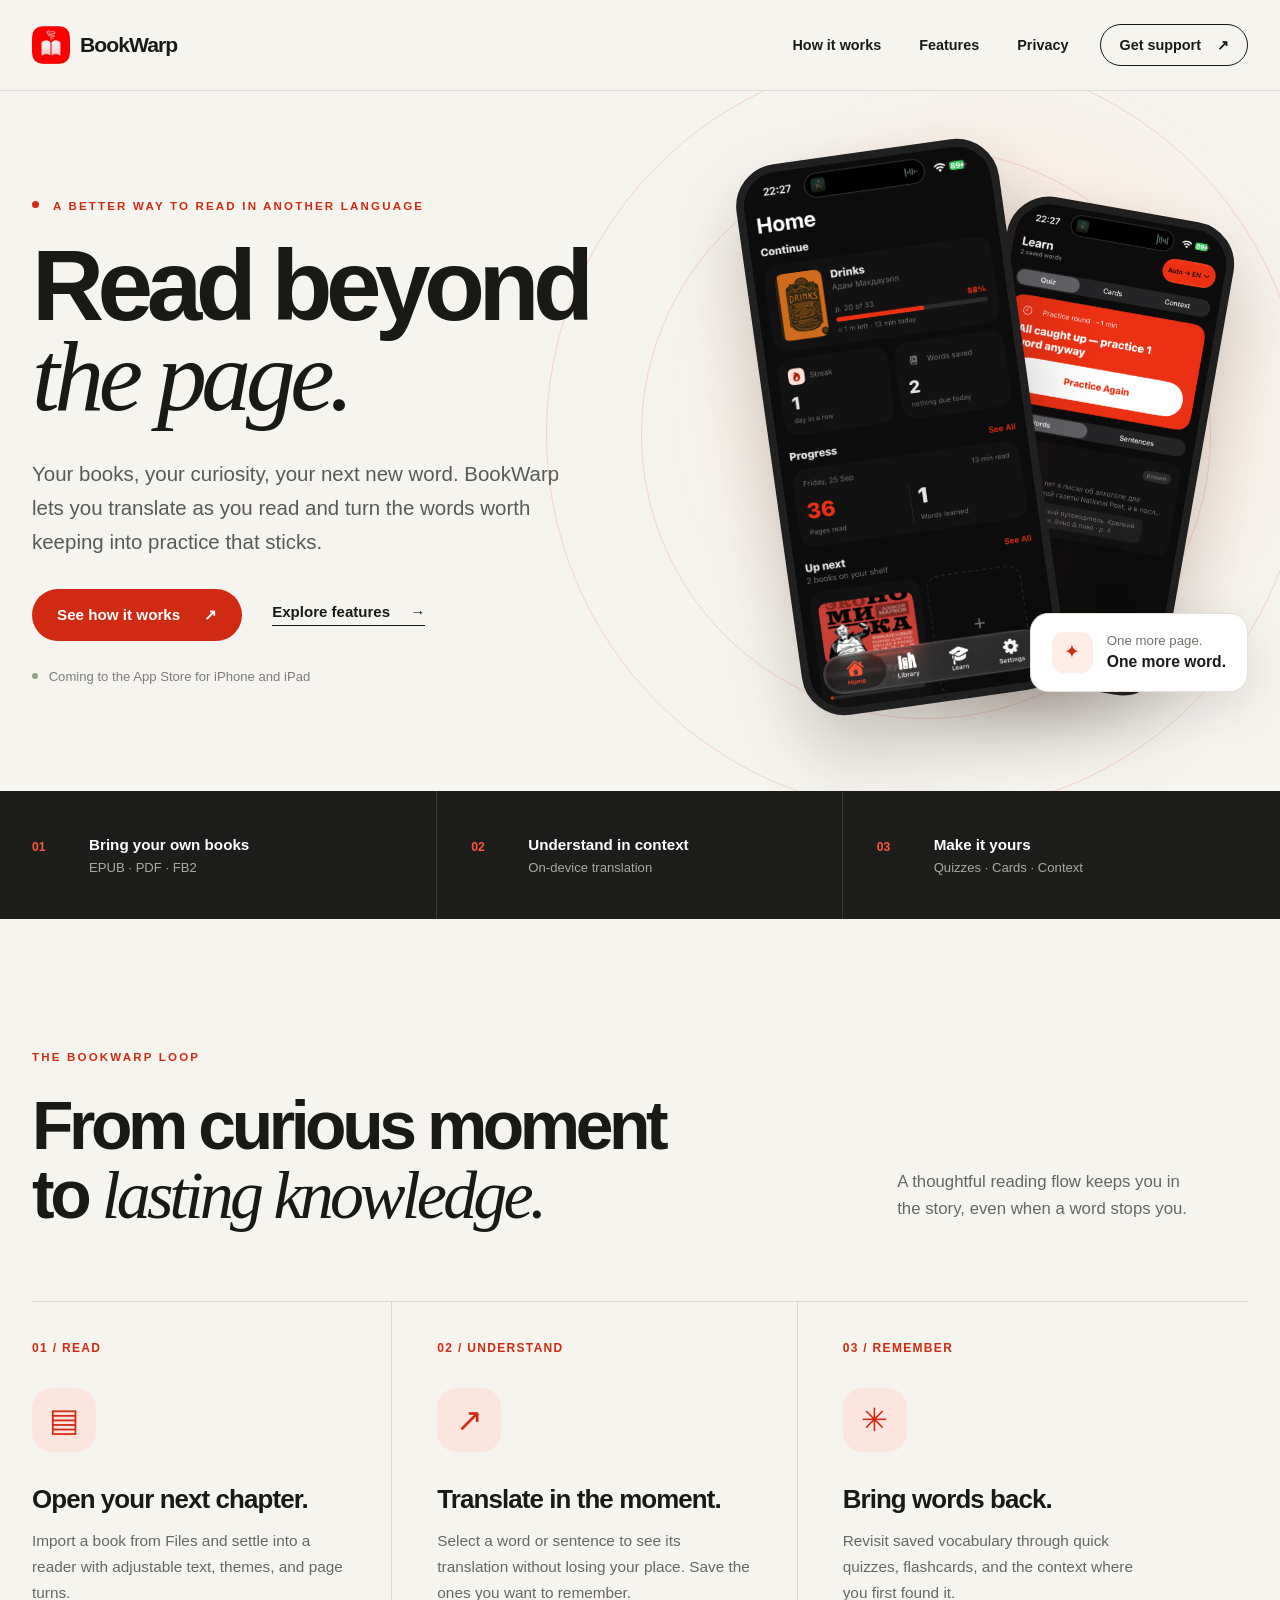
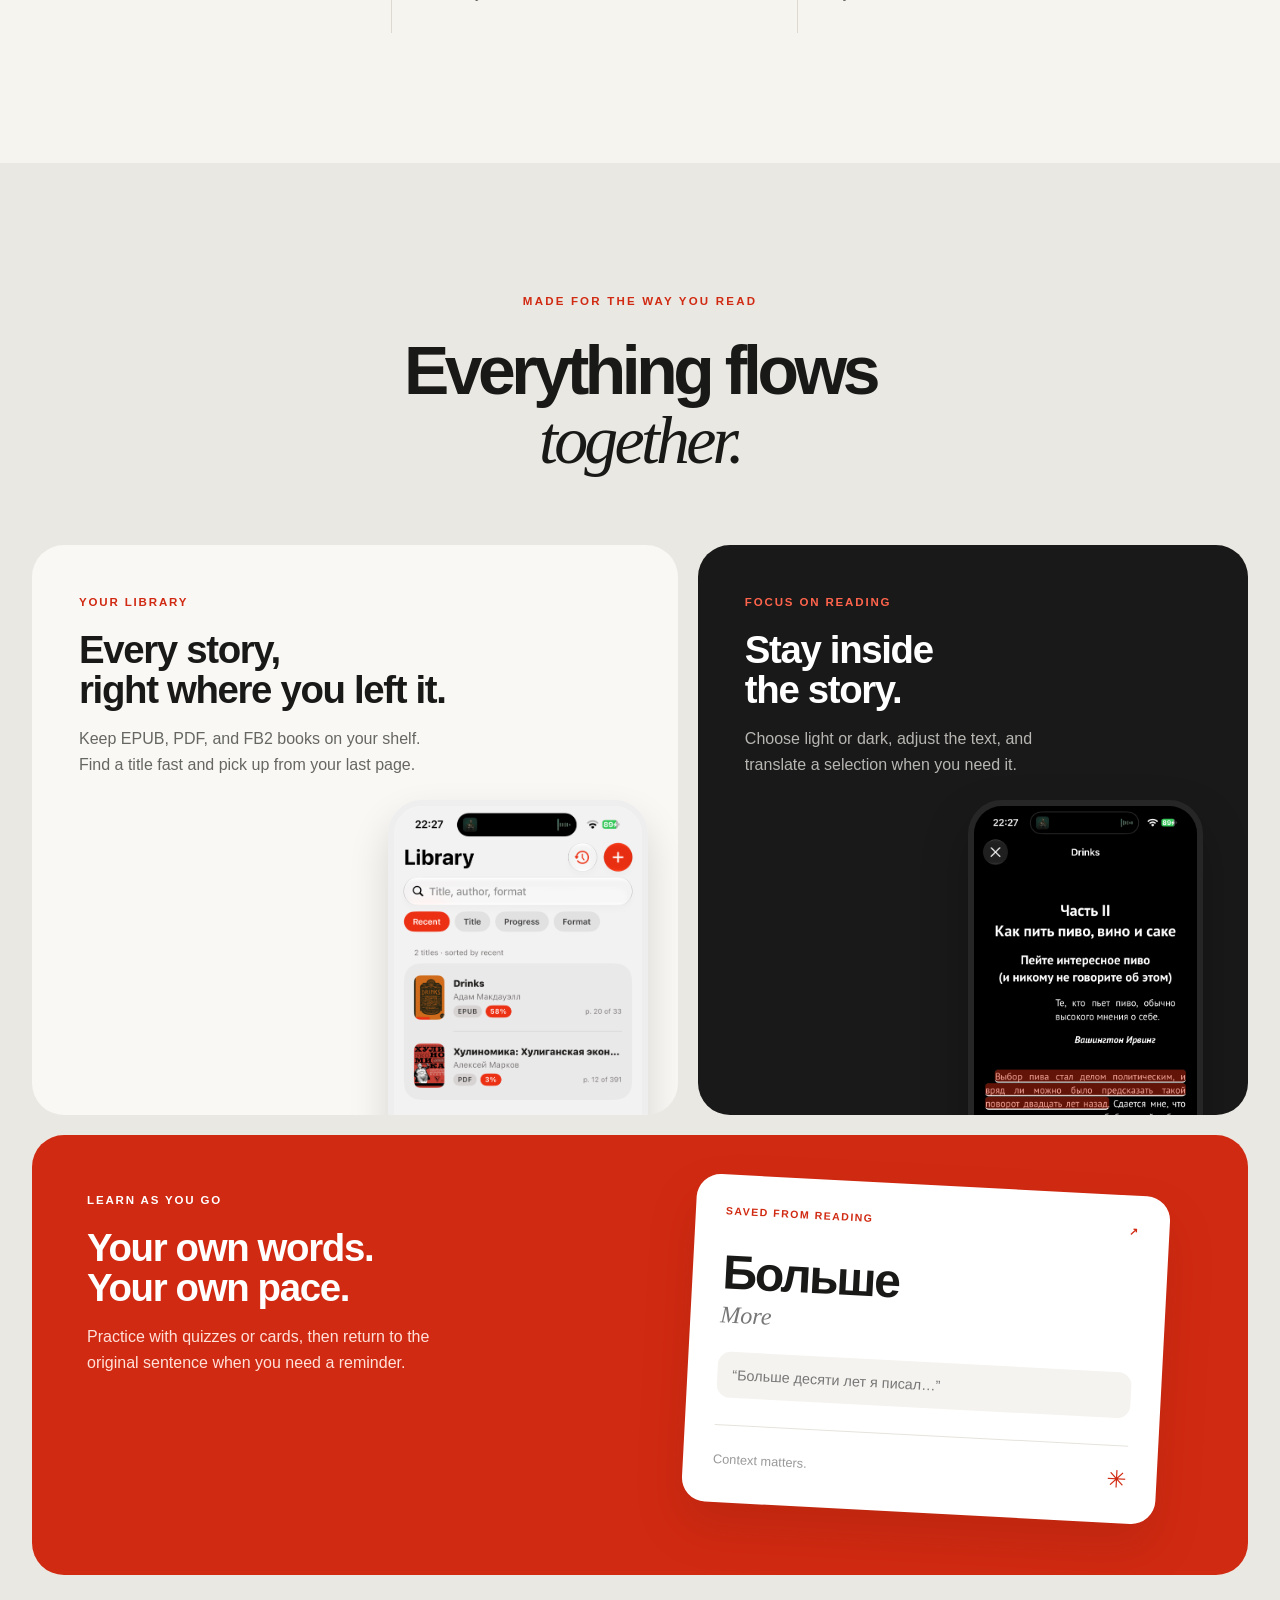
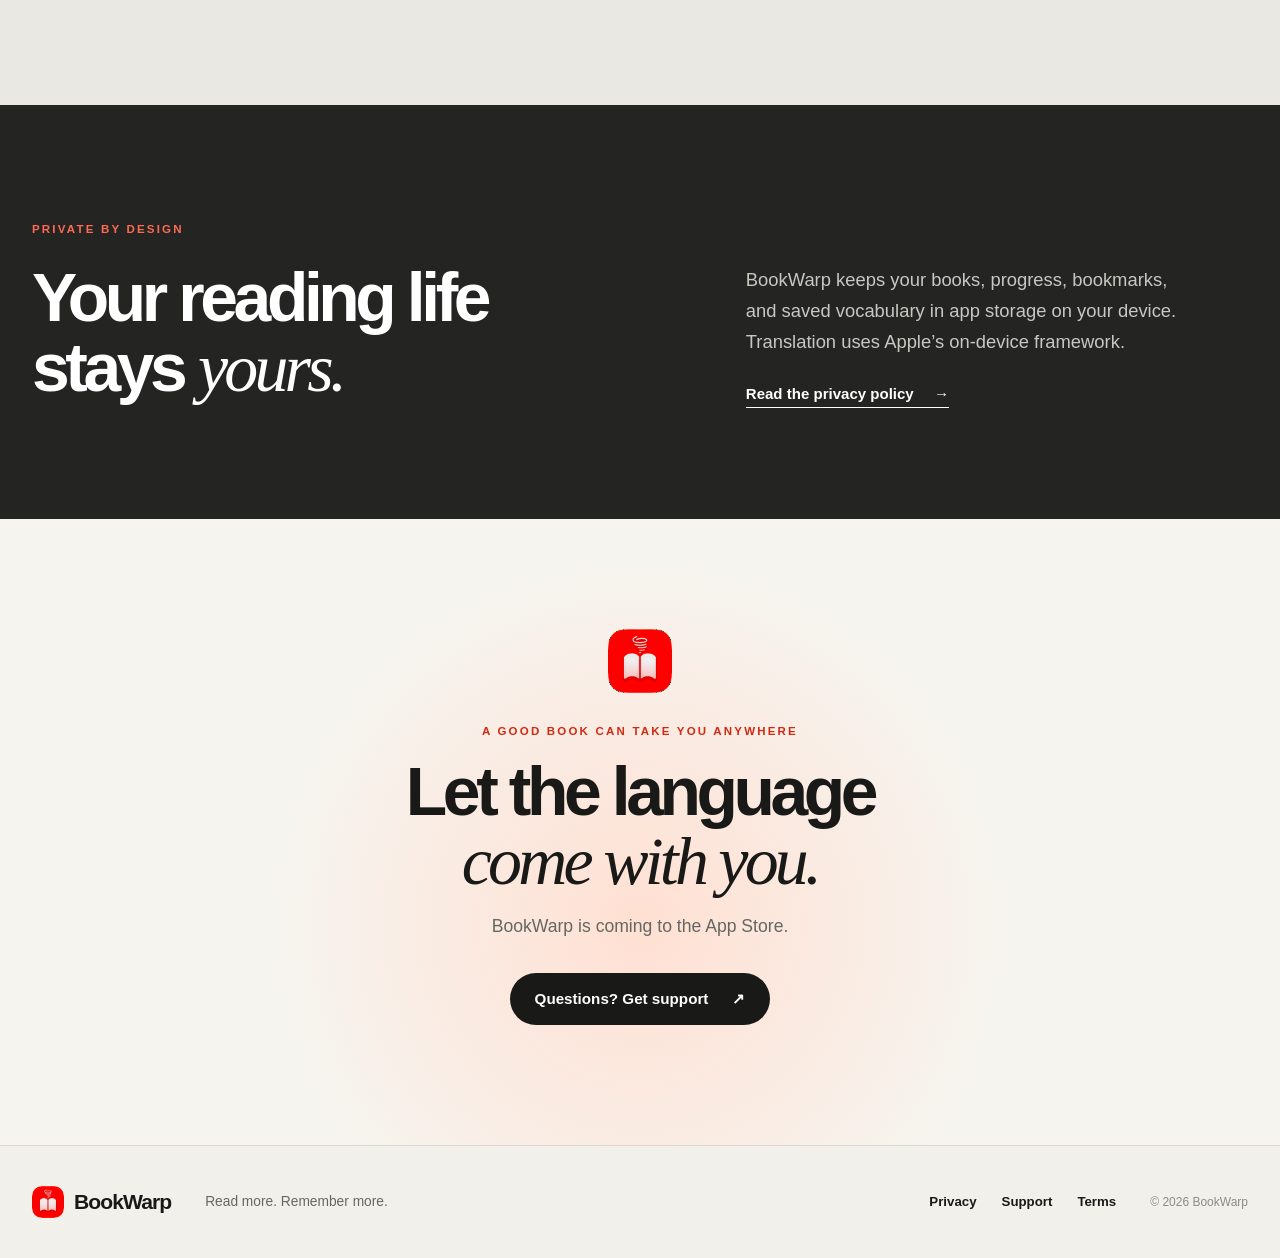
==== docs/index.html @ 00b3d5ed "feat: add BookWarp marketing website" ====
<!doctype html>
<html lang="en">
<head>
  <meta charset="utf-8">
  <meta name="viewport" content="width=device-width, initial-scale=1">
  <meta name="theme-color" content="#f6f4ef">
  <meta name="description" content="BookWarp brings reading, on-device translation, and vocabulary practice together in one iPhone and iPad app.">
  <meta property="og:title" content="BookWarp — Read beyond the page">
  <meta property="og:description" content="Read your books, translate in context, and make new words stick.">
  <meta property="og:type" content="website">
  <link rel="icon" type="image/png" href="assets/bookwarp-icon.png">
  <link rel="stylesheet" href="styles.css">
  <title>BookWarp — Read beyond the page</title>
</head>
<body>
  <a class="skip-link" href="#main">Skip to content</a>
  <header class="site-header">
    <div class="shell nav-wrap">
      <a class="brand" href="./" aria-label="BookWarp home"><img src="assets/bookwarp-icon.png" width="38" height="38" alt=""><span>BookWarp</span></a>
      <nav aria-label="Main navigation">
        <a href="#how-it-works">How it works</a>
        <a href="#features">Features</a>
        <a href="privacy.html">Privacy</a>
      </nav>
      <a class="nav-support" href="support.html">Get support <span aria-hidden="true">↗</span></a>
    </div>
  </header>

  <main id="main">
    <section class="hero">
      <div class="shell hero-grid">
        <div class="hero-copy">
          <p class="eyebrow"><span class="eyebrow-dot"></span> A better way to read in another language</p>
          <h1>Read beyond<br><em>the page.</em></h1>
          <p class="hero-lead">Your books, your curiosity, your next new word. BookWarp lets you translate as you read and turn the words worth keeping into practice that sticks.</p>
          <div class="hero-actions">
            <a class="button button-primary" href="#how-it-works">See how it works <span aria-hidden="true">↗</span></a>
            <a class="text-link" href="#features">Explore features <span aria-hidden="true">→</span></a>
          </div>
          <p class="availability"><span class="availability-dot"></span> Coming to the App Store for iPhone and iPad</p>
        </div>
        <div class="hero-art" aria-label="BookWarp app screenshots">
          <div class="hero-orbit orbit-one"></div><div class="hero-orbit orbit-two"></div>
          <div class="phone phone-back"><img src="assets/learn-dark.png" width="1179" height="2556" alt="BookWarp learning screen with a daily quiz and saved vocabulary"></div>
          <div class="phone phone-front"><img src="assets/home-dark.png" width="1179" height="2556" alt="BookWarp home screen showing current book and reading progress"></div>
          <div class="floating-note"><span class="note-icon" aria-hidden="true">✦</span><span>One more page.<br><strong>One more word.</strong></span></div>
        </div>
      </div>
    </section>

    <section class="feature-strip" aria-label="BookWarp at a glance">
      <div class="shell strip-grid">
        <div><span class="strip-number">01</span><strong>Bring your own books</strong><span>EPUB · PDF · FB2</span></div>
        <div><span class="strip-number">02</span><strong>Understand in context</strong><span>On-device translation</span></div>
        <div><span class="strip-number">03</span><strong>Make it yours</strong><span>Quizzes · Cards · Context</span></div>
      </div>
    </section>

    <section class="section intro-section" id="how-it-works">
      <div class="shell">
        <div class="section-heading split-heading">
          <div><p class="eyebrow">THE BOOKWARP LOOP</p><h2>From curious moment<br>to <em>lasting knowledge.</em></h2></div>
          <p>A thoughtful reading flow keeps you in the story, even when a word stops you.</p>
        </div>
        <div class="steps">
          <article class="step"><span class="step-index">01 / READ</span><div class="step-symbol" aria-hidden="true">▤</div><h3>Open your next chapter.</h3><p>Import a book from Files and settle into a reader with adjustable text, themes, and page turns.</p></article>
          <article class="step"><span class="step-index">02 / UNDERSTAND</span><div class="step-symbol" aria-hidden="true">↗</div><h3>Translate in the moment.</h3><p>Select a word or sentence to see its translation without losing your place. Save the ones you want to remember.</p></article>
          <article class="step"><span class="step-index">03 / REMEMBER</span><div class="step-symbol" aria-hidden="true">✳</div><h3>Bring words back.</h3><p>Revisit saved vocabulary through quick quizzes, flashcards, and the context where you first found it.</p></article>
        </div>
      </div>
    </section>

    <section class="section showcase-section" id="features">
      <div class="shell">
        <div class="section-heading centered"><p class="eyebrow">MADE FOR THE WAY YOU READ</p><h2>Everything flows<br><em>together.</em></h2></div>
        <div class="showcase-grid">
          <article class="showcase-card showcase-library">
            <div class="showcase-copy"><span class="card-kicker">YOUR LIBRARY</span><h3>Every story,<br>right where you left it.</h3><p>Keep EPUB, PDF, and FB2 books on your shelf. Find a title fast and pick up from your last page.</p></div>
            <div class="showcase-phone light-phone"><img src="assets/library-light.png" loading="lazy" width="1179" height="2556" alt="Light mode library showing imported books and reading progress"></div>
          </article>
          <article class="showcase-card showcase-reader">
            <div class="showcase-copy"><span class="card-kicker">FOCUS ON READING</span><h3>Stay inside<br>the story.</h3><p>Choose light or dark, adjust the text, and translate a selection when you need it.</p></div>
            <div class="showcase-phone"><img src="assets/reader-dark.png" loading="lazy" width="1179" height="2556" alt="Dark mode reader with a selected sentence and reading controls"></div>
          </article>
          <article class="showcase-card showcase-learn">
            <div class="showcase-copy"><span class="card-kicker">LEARN AS YOU GO</span><h3>Your own words.<br>Your own pace.</h3><p>Practice with quizzes or cards, then return to the original sentence when you need a reminder.</p></div>
            <div class="learn-preview" aria-label="Example saved word card"><span class="preview-label">SAVED FROM READING <span>↗</span></span><span class="preview-word">Больше</span><span class="preview-meaning">More</span><span class="preview-context">“Больше десяти лет я писал…”</span><span class="preview-bottom"><span>Context matters.</span><span class="preview-spark">✳</span></span></div>
          </article>
        </div>
      </div>
    </section>

    <section class="privacy-band"><div class="shell privacy-grid"><div><p class="eyebrow">PRIVATE BY DESIGN</p><h2>Your reading life<br>stays <em>yours.</em></h2></div><div><p>BookWarp keeps your books, progress, bookmarks, and saved vocabulary in app storage on your device. Translation uses Apple’s on-device framework.</p><a class="text-link light-link" href="privacy.html">Read the privacy policy <span aria-hidden="true">→</span></a></div></div></section>

    <section class="closing"><div class="shell closing-inner"><img src="assets/bookwarp-icon.png" width="64" height="64" alt=""><p class="eyebrow">A GOOD BOOK CAN TAKE YOU ANYWHERE</p><h2>Let the language<br><em>come with you.</em></h2><p>BookWarp is coming to the App Store.</p><a class="button button-dark" href="support.html">Questions? Get support <span aria-hidden="true">↗</span></a></div></section>
  </main>

  <footer class="site-footer"><div class="shell footer-inner"><a class="brand" href="./"><img src="assets/bookwarp-icon.png" width="32" height="32" alt=""><span>BookWarp</span></a><p>Read more. Remember more.</p><nav aria-label="Footer navigation"><a href="privacy.html">Privacy</a><a href="support.html">Support</a><a href="terms.html">Terms</a></nav><small>© 2026 BookWarp</small></div></footer>
</body>
</html>
---- docs/styles.css ----
:root{--ink:#191918;--muted:#666662;--paper:#f6f4ef;--white:#fff;--line:#ddd9d0;--red:#d12a12;--red-dark:#a92310;--charcoal:#191919;--radius:24px}
*{box-sizing:border-box}
html{scroll-behavior:smooth}
body{margin:0;background:var(--paper);color:var(--ink);font-family:-apple-system,BlinkMacSystemFont,"Segoe UI",Arial,sans-serif;-webkit-font-smoothing:antialiased}
img{display:block;max-width:100%}
a{color:inherit;text-decoration:none}
button,a{-webkit-tap-highlight-color:transparent}
a:focus-visible{outline:3px solid var(--red);outline-offset:5px}
h1,h2,h3,p{margin-top:0}
h1,h2{letter-spacing:-.065em}
h1 em,h2 em{font-family:Georgia,"Times New Roman",serif;font-weight:400;letter-spacing:-.055em}
h1{font-size:clamp(4.5rem,7.8vw,8.5rem);line-height:.91;margin-bottom:34px;font-weight:760}
h2{font-size:clamp(3.2rem,5.3vw,6rem);line-height:1.02;font-weight:720;margin-bottom:0}
h3{letter-spacing:-.035em}
.shell{width:min(100% - 64px,1240px);margin-inline:auto}
.skip-link{position:absolute;left:15px;top:-80px;z-index:100;background:#fff;padding:12px}
.skip-link:focus{top:12px}
.site-header{position:relative;z-index:20;border-bottom:1px solid rgba(25,25,24,.1);background:var(--paper)}
.nav-wrap{min-height:90px;display:flex;align-items:center;justify-content:space-between;gap:32px}
.brand{display:inline-flex;align-items:center;gap:10px;font-size:1.32rem;font-weight:780;letter-spacing:-.045em;white-space:nowrap}
.brand img{border-radius:10px}
.site-header nav{display:flex;align-items:center;gap:38px;margin-left:auto}
.site-header nav a,.nav-support{font-size:.9rem;font-weight:650}
.site-header nav a:hover,.nav-support:hover,.site-footer a:hover{color:var(--red)}
.nav-support{border:1px solid var(--ink);border-radius:100px;padding:12px 18px;white-space:nowrap}
.nav-support span{margin-left:12px}
.hero{overflow:hidden;min-height:700px;background:radial-gradient(circle at 78% 44%,#fde4d5 0%,rgba(253,228,213,0) 32%),var(--paper)}
.hero-grid{display:grid;grid-template-columns:1.03fr .97fr;min-height:700px;align-items:center;gap:10px}
.hero-copy{position:relative;z-index:2;padding:75px 0}
.eyebrow{font-size:.72rem;font-weight:800;letter-spacing:.19em;line-height:1.5;text-transform:uppercase;color:var(--red);margin-bottom:25px}
.eyebrow-dot,.availability-dot{display:inline-block;width:7px;height:7px;border-radius:50%;background:var(--red);margin-right:9px;vertical-align:2px}
.hero-lead{font-size:clamp(1.1rem,1.6vw,1.35rem);line-height:1.65;max-width:555px;color:#595955;margin-bottom:30px}
.hero-actions{display:flex;align-items:center;gap:30px;flex-wrap:wrap}
.button{display:inline-flex;align-items:center;justify-content:center;gap:24px;border-radius:100px;padding:17px 25px;font-weight:740;font-size:.95rem;transition:transform .2s,background-color .2s}
.button:hover{transform:translateY(-3px)}
.button-primary{background:var(--red);color:#fff}
.button-primary:hover{background:var(--red-dark)}
.button-dark{background:var(--ink);color:#fff}
.text-link{font-size:.94rem;font-weight:750;border-bottom:1px solid currentColor;padding-bottom:5px}
.text-link span{margin-left:16px}
.text-link:hover{color:var(--red)}
.availability{font-size:.82rem;color:#7d7c78;margin:28px 0 0}
.availability-dot{background:#91a486;width:6px;height:6px;margin-right:7px}
.hero-art{position:relative;height:690px;min-width:0}
.hero-orbit{position:absolute;border:1px solid rgba(240,51,23,.17);border-radius:50%;left:45%;top:49%;transform:translate(-50%,-50%)}
.orbit-one{width:570px;height:570px}
.orbit-two{width:760px;height:760px}
.phone{position:absolute;border:8px solid #202020;border-radius:43px;overflow:hidden;background:#090909;box-shadow:0 35px 70px rgba(40,28,20,.24);line-height:0}
.phone img{width:100%;height:auto}
.phone-front{width:265px;left:18%;top:53px;transform:rotate(-8deg);z-index:2}
.phone-back{width:230px;right:8%;top:110px;transform:rotate(10deg);z-index:1}
.floating-note{position:absolute;z-index:3;right:0;bottom:94px;display:flex;align-items:center;gap:14px;padding:17px 21px;border:1px solid #e6dfd6;border-radius:18px;background:#fff;box-shadow:0 16px 45px rgba(56,42,35,.13);font-size:.83rem;color:#73716b;line-height:1.5}
.floating-note strong{font-size:.98rem;color:var(--ink)}
.note-icon{display:grid;place-items:center;width:41px;height:41px;background:#ffede8;border-radius:12px;color:var(--red);font-size:1.2rem}
.feature-strip{background:#1d1d1b;color:#fff}
.strip-grid{display:grid;grid-template-columns:repeat(3,1fr)}
.strip-grid>div{display:grid;grid-template-columns:42px 1fr;column-gap:15px;align-content:center;min-height:128px;padding:22px 34px;border-right:1px solid #3a3a37}
.strip-grid>div:first-child{padding-left:0}
.strip-grid>div:last-child{border:0}
.strip-number{grid-row:span 2;color:#ff553c;font-size:.76rem;font-weight:800;padding-top:4px}
.strip-grid strong{font-size:.95rem}
.strip-grid div>span:last-child{font-size:.82rem;color:#a8a8a3;margin-top:7px}
.section{padding:130px 0}
.section-heading{margin-bottom:70px}
.split-heading{display:flex;justify-content:space-between;gap:60px;align-items:end}
.split-heading>p{max-width:290px;margin:0 5% 8px 0;color:var(--muted);font-size:1.05rem;line-height:1.6}
.steps{display:grid;grid-template-columns:repeat(3,1fr);border-top:1px solid var(--line)}
.step{padding:36px 45px 12px 0;margin-right:45px;border-right:1px solid var(--line)}
.step:last-child{border-right:0;margin-right:0}
.step-index{font-size:.75rem;color:var(--red);font-weight:780;letter-spacing:.11em}
.step-symbol{display:grid;place-items:center;width:64px;height:64px;margin:32px 0;background:#fce5de;color:var(--red);border-radius:20px;font-size:2rem;font-weight:400}
.step h3{font-size:1.62rem;line-height:1.2;margin-bottom:13px}
.step p{font-size:.96rem;line-height:1.7;color:var(--muted);max-width:315px}
.showcase-section{background:#eae8e2;overflow:hidden}
.centered{text-align:center}
.showcase-grid{display:grid;grid-template-columns:1.08fr .92fr;gap:20px}
.showcase-card{position:relative;overflow:hidden;min-height:570px;border-radius:32px}
.showcase-copy{position:relative;z-index:2;padding:47px}
.card-kicker{font-size:.72rem;font-weight:850;letter-spacing:.16em}
.showcase-copy h3{font-size:clamp(2rem,3vw,3.4rem);line-height:1.04;margin:20px 0 16px}
.showcase-copy p{max-width:350px;line-height:1.6;font-size:1rem}
.showcase-library{background:#f9f8f5}
.showcase-library .card-kicker{color:var(--red)}
.showcase-library p{color:var(--muted)}
.showcase-phone{position:absolute;width:235px;right:45px;top:255px;border:6px solid #262626;border-radius:34px;overflow:hidden;box-shadow:0 22px 46px rgba(0,0,0,.25);line-height:0}
.showcase-phone img{width:100%;height:auto}
.showcase-library .showcase-phone{width:260px;right:30px;top:255px;border-color:#eee;box-shadow:0 20px 40px rgba(0,0,0,.14)}
.showcase-reader{background:#191919;color:#fff}
.showcase-reader .card-kicker{color:#ff644c}
.showcase-reader p{color:#b7b6b2}
.showcase-learn{grid-column:1/-1;min-height:440px;background:var(--red);color:#fff}
.showcase-learn .showcase-copy{padding:55px;width:47%}
.showcase-learn .showcase-copy p{color:#ffe1d9}
.learn-preview{position:absolute;right:7%;top:50px;width:39%;padding:30px;border-radius:24px;background:#fff;color:var(--ink);box-shadow:0 24px 45px rgba(128,29,10,.22);transform:rotate(3deg);display:flex;flex-direction:column}
.preview-label{font-size:.66rem;font-weight:850;letter-spacing:.14em;color:var(--red);display:flex;justify-content:space-between}
.preview-word{font-size:3rem;font-weight:750;letter-spacing:-.045em;margin-top:28px}
.preview-meaning{font-family:Georgia,serif;font-size:1.5rem;font-style:italic;color:#777;margin:2px 0 23px}
.preview-context{background:#f5f3ef;padding:15px;border-radius:13px;color:#777;font-size:.9rem}
.preview-bottom{display:flex;justify-content:space-between;align-items:center;border-top:1px solid #e6e3dc;margin-top:27px;padding-top:19px;color:#999;font-size:.8rem}
.preview-spark{font-size:1.5rem;color:var(--red)}
.privacy-band{padding:116px 0;background:#242522;color:#fff}
.privacy-grid{display:grid;grid-template-columns:1.1fr .9fr;gap:100px;align-items:end}
.privacy-band h2{margin:0}
.privacy-band .eyebrow{color:#ff6a55}
.privacy-band p:not(.eyebrow){max-width:440px;color:#c8c8c1;font-size:1.15rem;line-height:1.7;margin-bottom:27px}
.light-link{color:#fff}
.closing{padding:110px 0 120px;text-align:center;background:radial-gradient(circle at 50% 65%,#ffe0d2,var(--paper) 48%)}
.closing-inner{display:flex;align-items:center;flex-direction:column}
.closing img{border-radius:16px;margin-bottom:30px}
.closing .eyebrow{margin-bottom:17px}
.closing h2{margin-bottom:20px}
.closing p:not(.eyebrow){color:var(--muted);font-size:1.1rem}
.closing .button{margin-top:18px}
.site-footer{border-top:1px solid var(--line);background:#f2f0eb}
.footer-inner{display:flex;align-items:center;gap:34px;min-height:112px}
.footer-inner p{margin:0;color:var(--muted);font-size:.86rem}
.footer-inner nav{display:flex;gap:25px;margin-left:auto;font-size:.83rem;font-weight:650}
.footer-inner small{font-size:.75rem;color:#8d8b85}
.legal-main{min-height:calc(100vh - 202px)}
.legal-hero{background:#242522;color:#fff;padding:95px 0 90px}
.legal-hero .eyebrow{color:#ff715d}
.legal-hero h1{font-size:clamp(3.8rem,7vw,7rem);margin-bottom:20px}
.legal-hero p:last-child{max-width:600px;color:#c9c9c3;font-size:1.16rem;line-height:1.6;margin-bottom:0}
.legal-content{display:grid;grid-template-columns:230px minmax(0,700px);gap:90px;padding-top:85px;padding-bottom:110px}
.legal-aside{font-size:.75rem;font-weight:750;letter-spacing:.13em;color:var(--red);text-transform:uppercase;padding-top:5px}
.legal-article section{padding-bottom:35px;margin-bottom:35px;border-bottom:1px solid var(--line)}
.legal-article section:last-child{border-bottom:0;margin-bottom:0}
.legal-article h2{font-size:1.7rem;letter-spacing:-.035em;line-height:1.2;margin-bottom:15px}
.legal-article p,.legal-article li{color:#585852;line-height:1.75;font-size:1.03rem}
.legal-article p:last-child{margin-bottom:0}
.legal-article ul{padding-left:22px;margin-bottom:0}
.legal-callout{padding:24px;border-radius:18px;background:#fff;border:1px solid var(--line)}
.legal-callout strong{display:block;margin-bottom:8px}
.legal-callout a{color:var(--red);text-decoration:underline;text-underline-offset:3px}
.placeholder{display:inline-block;padding:8px 12px;border:1px dashed #eea491;border-radius:8px;background:#fff1eb;color:#a93421;font-family:ui-monospace,SFMono-Regular,Menlo,monospace;font-size:.9rem}
.faq-list details{border-bottom:1px solid var(--line);padding:20px 0}
.faq-list summary{font-weight:720;cursor:pointer;list-style:none;display:flex;justify-content:space-between;gap:15px}
.faq-list summary::-webkit-details-marker{display:none}
.faq-list summary:after{content:'+';color:var(--red);font-size:1.25rem}
.faq-list details[open] summary:after{content:'−'}
.faq-list details p{margin:16px 25px 0 0}
.support-link{display:inline-block;color:var(--red);font-weight:750;border-bottom:1px solid var(--red);padding-bottom:3px}
@media(max-width:1050px){.hero-grid{grid-template-columns:1fr 1fr}
.hero h1{font-size:clamp(4.2rem,7vw,6.2rem)}
.hero-art{height:620px}
.phone-front{left:2%}
.phone-back{right:0}
.floating-note{right:-10px}
.showcase-library .showcase-phone{right:10px}
.showcase-copy{padding:36px}
.showcase-card{min-height:530px}
.showcase-phone,.showcase-library .showcase-phone{top:300px}
.showcase-learn{min-height:420px}
.showcase-learn .showcase-copy{padding:42px}
.step{margin-right:20px;padding-right:20px}
.privacy-grid{gap:50px}
}
@media(max-width:760px){.shell{width:min(100% - 38px,560px)}
.nav-wrap{min-height:75px;gap:12px}
.brand{font-size:1.18rem}
.brand img{width:33px;height:33px}
.site-header nav{gap:17px}
.site-header nav a{font-size:.79rem}
.site-header nav a:first-child,.nav-support{display:none}
.hero{min-height:auto}
.hero-grid{display:flex;flex-direction:column;gap:0}
.hero-copy{padding:70px 0 22px;align-self:stretch}
.hero h1{font-size:clamp(4rem,11vw,6rem)}
.hero-lead{font-size:1.08rem}
.hero-art{height:495px;width:100%}
.phone-front{width:205px;left:12%;top:27px}
.phone-back{width:174px;right:9%;top:73px}
.hero-orbit{left:50%;top:45%}
.orbit-one{width:420px;height:420px}
.orbit-two{width:600px;height:600px}
.floating-note{right:0;bottom:18px;padding:11px 14px}
.strip-grid{grid-template-columns:1fr}
.strip-grid>div{min-height:76px;padding:16px 0;border-right:0;border-bottom:1px solid #3a3a37}
.strip-grid>div:last-child{border:0}
.section{padding:85px 0}
.section-heading{margin-bottom:40px}
.split-heading{display:block}
.split-heading>p{margin:25px 0 0}
.steps{grid-template-columns:1fr}
.step{margin:0;padding:25px 0;border-right:0;border-bottom:1px solid var(--line)}
.step:last-child{border:0}
.step-symbol{margin:20px 0}
.step p{max-width:none}
.showcase-grid{grid-template-columns:1fr}
.showcase-card{min-height:530px}
.showcase-phone,.showcase-library .showcase-phone{top:300px}
.showcase-learn{grid-column:auto;min-height:565px}
.showcase-learn .showcase-copy{width:auto}
.learn-preview{width:76%;right:12%;top:275px}
.privacy-band{padding:85px 0}
.privacy-grid{grid-template-columns:1fr;gap:32px}
.closing{padding:85px 0}
.footer-inner{flex-wrap:wrap;gap:17px;padding:28px 0}
.footer-inner p{width:100%;order:2}
.footer-inner nav{margin-left:auto}
.footer-inner small{width:100%;order:3}
.legal-hero{padding:70px 0}
.legal-content{grid-template-columns:1fr;gap:24px;padding-top:55px;padding-bottom:70px}
}
@media(max-width:420px){.site-header nav a:nth-child(2){display:none}
.hero h1{font-size:3.7rem}
.hero-actions{gap:21px}
.hero-art{height:430px}
.phone-front{width:183px;left:4%}
.phone-back{width:157px;right:2%}
.floating-note{bottom:5px}
.showcase-card{min-height:535px}
.showcase-library .showcase-phone{width:230px;right:0;top:320px}
.showcase-reader .showcase-phone{width:215px;right:15px;top:320px}
.learn-preview{width:86%;right:7%}
}
@media(prefers-reduced-motion:reduce){html{scroll-behavior:auto}
.button{transition:none}
}
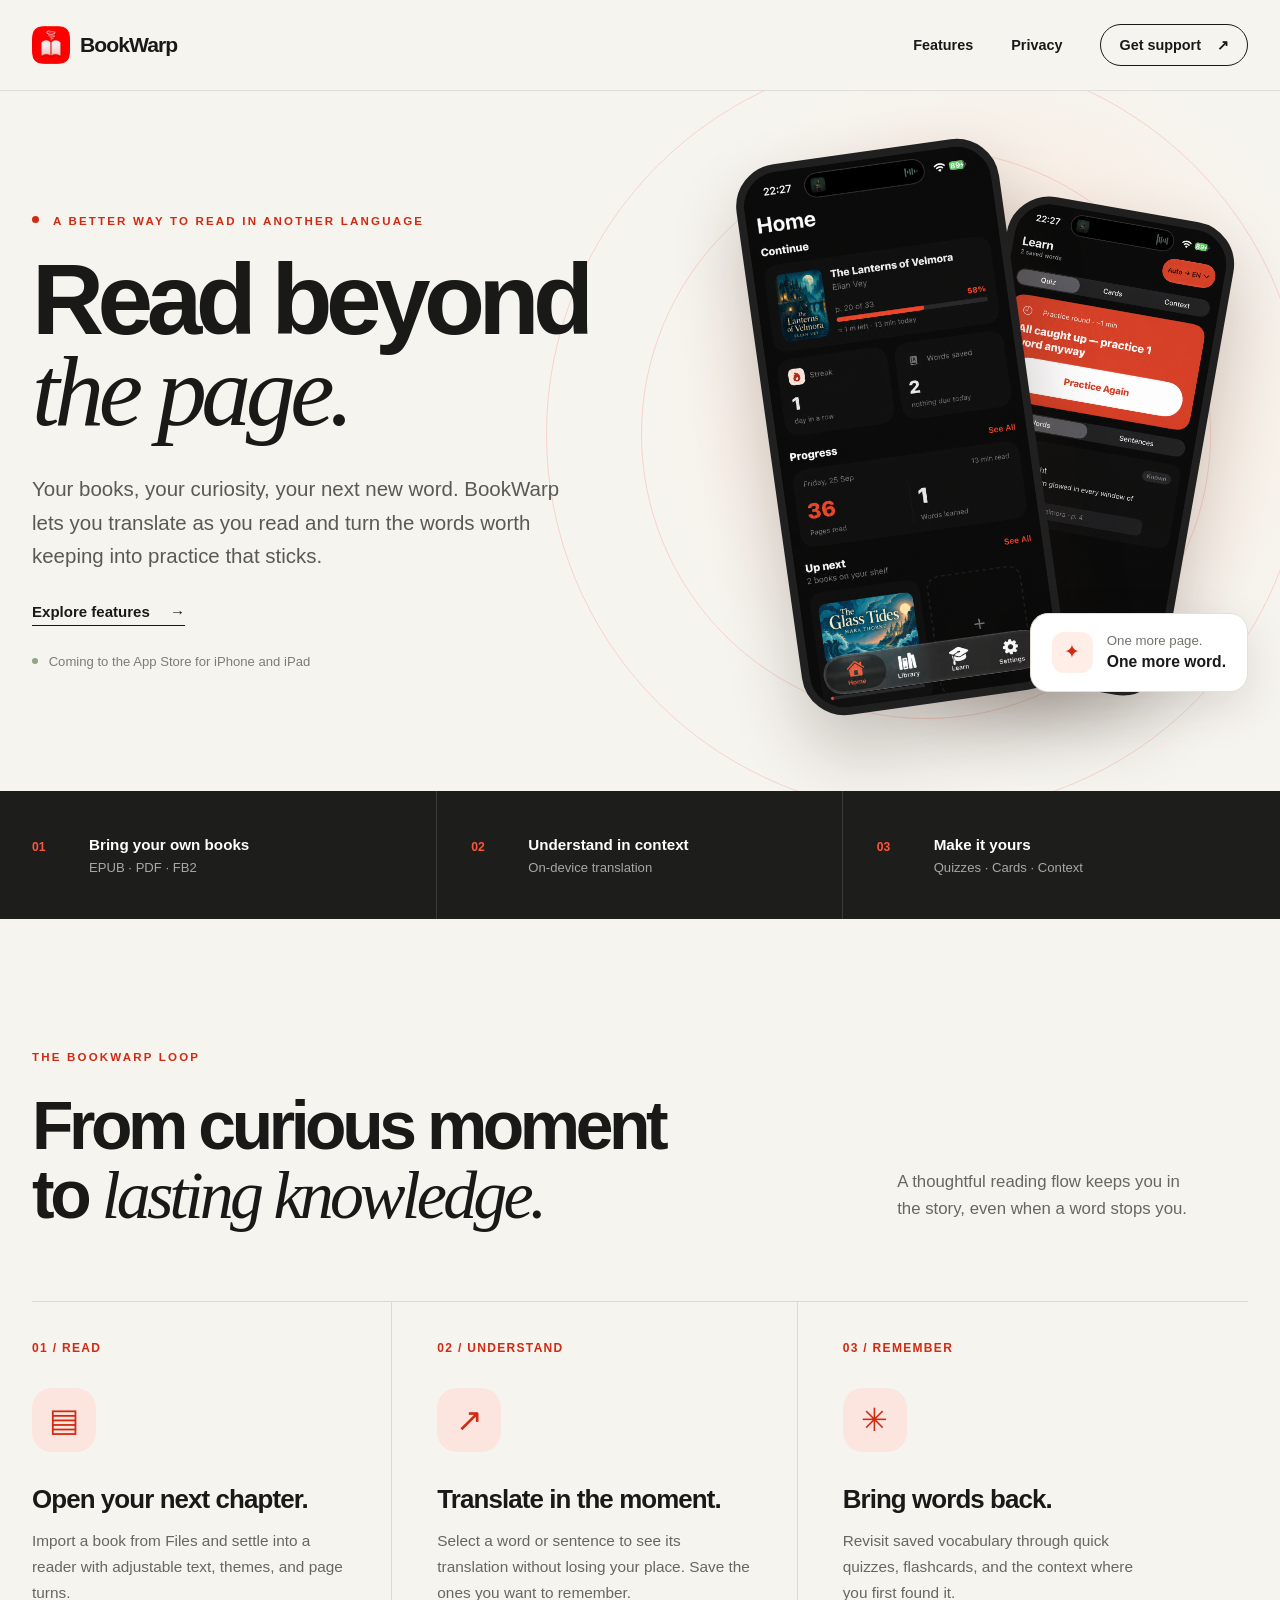
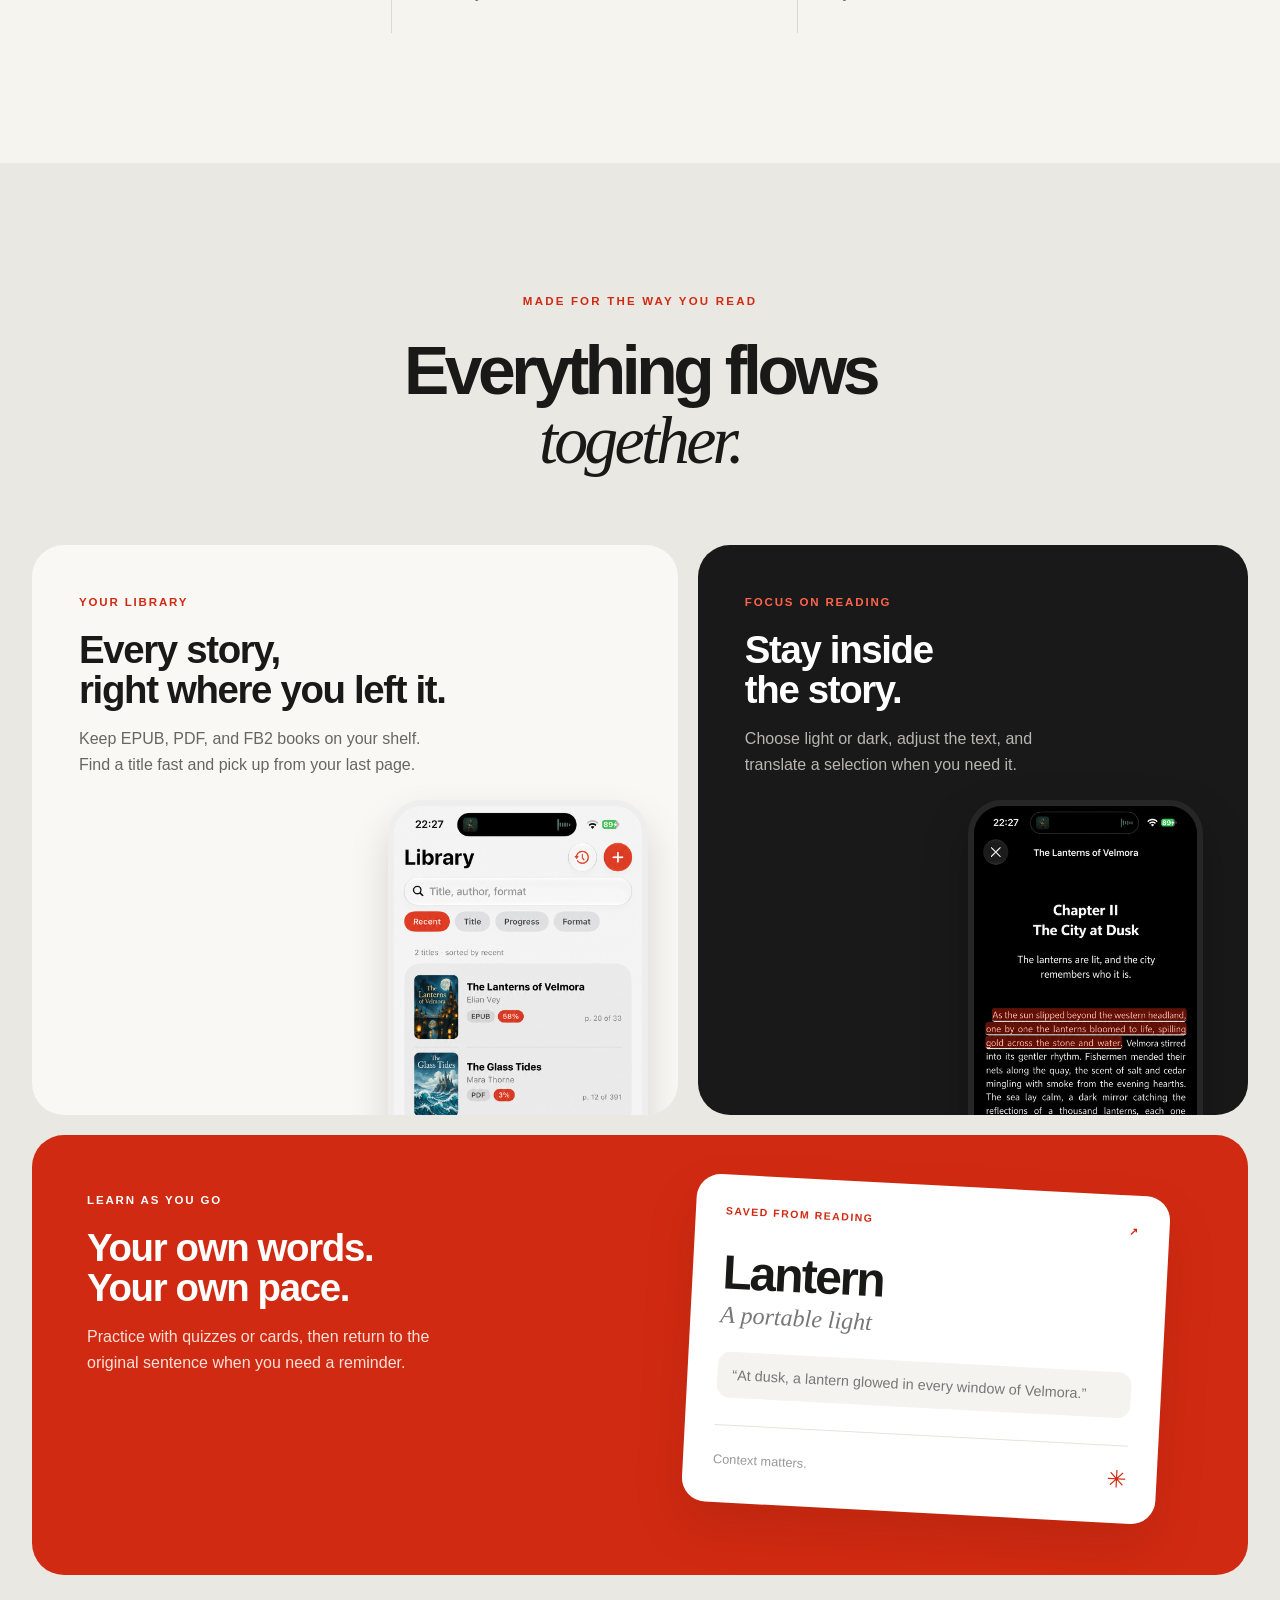
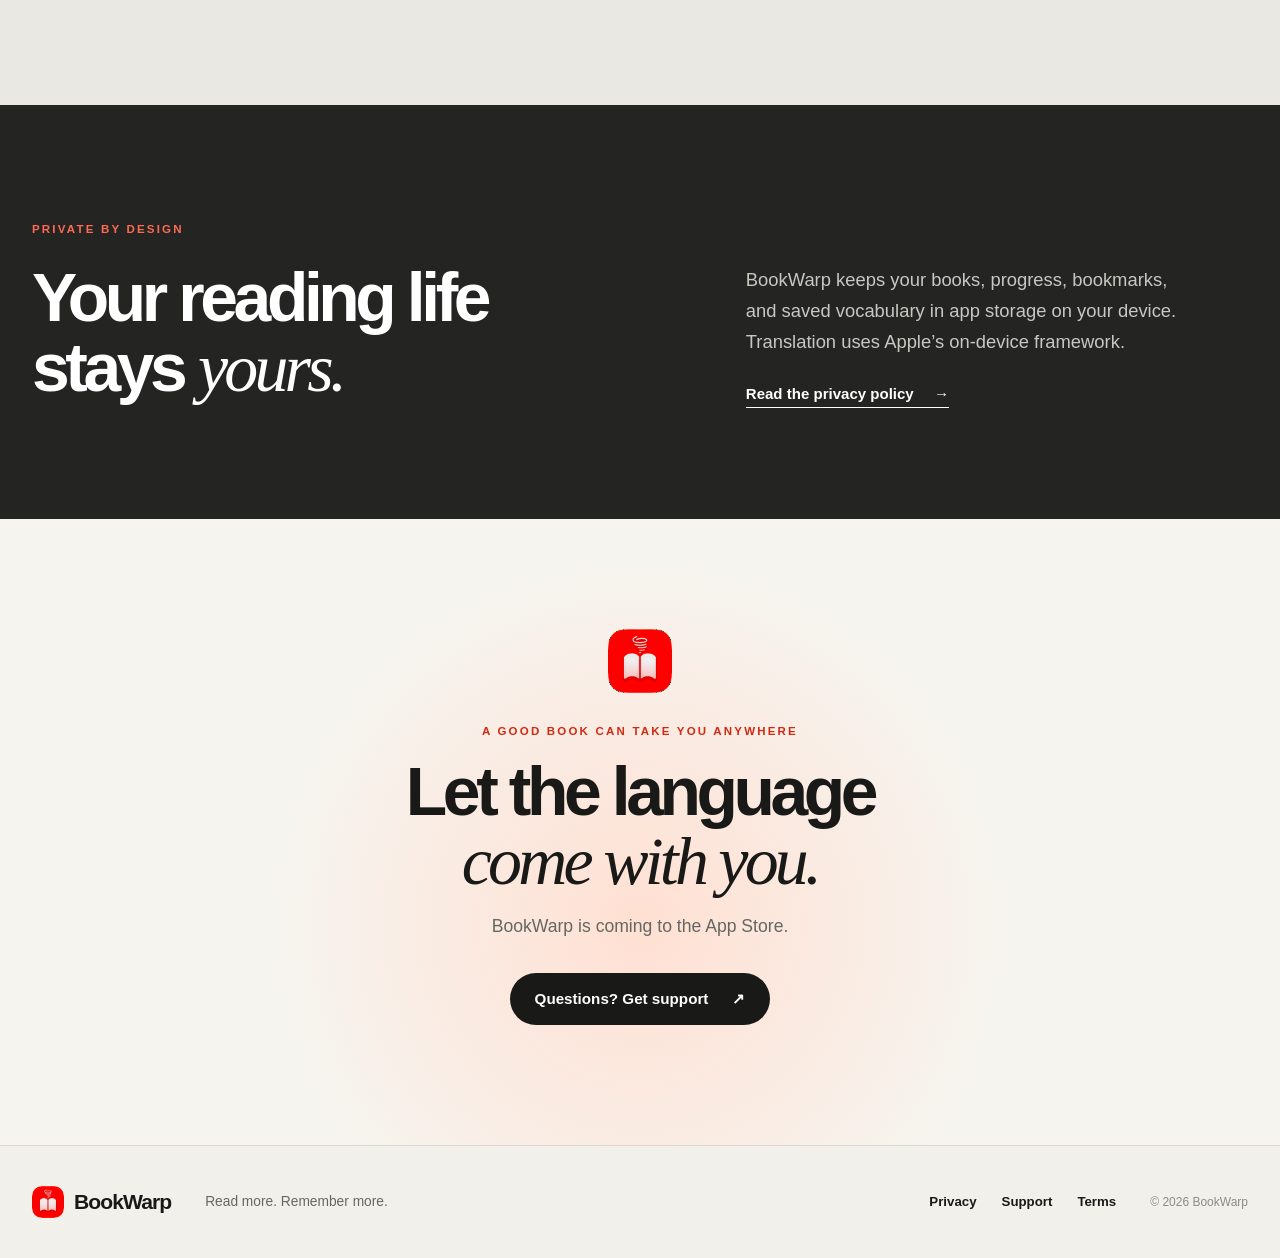
==== commit beb4e9ec: "feat(website): Updated website" ====
--- a/docs/index.html
+++ b/docs/index.html
@@ -10,6 +10,7 @@
   <meta property="og:type" content="website">
   <link rel="icon" type="image/png" href="assets/bookwarp-icon.png">
   <link rel="stylesheet" href="styles.css">
+  <script src="nav.js" defer></script>
   <title>BookWarp — Read beyond the page</title>
 </head>
 <body>
@@ -17,12 +18,14 @@
   <header class="site-header">
     <div class="shell nav-wrap">
       <a class="brand" href="./" aria-label="BookWarp home"><img src="assets/bookwarp-icon.png" width="38" height="38" alt=""><span>BookWarp</span></a>
-      <nav aria-label="Main navigation">
-        <a href="#how-it-works">How it works</a>
-        <a href="#features">Features</a>
-        <a href="privacy.html">Privacy</a>
+      <nav class="site-nav" aria-label="Main navigation">
+        <button class="nav-toggle" type="button" aria-expanded="false" aria-controls="nav-links" aria-label="Open menu"><span></span><span></span><span></span></button>
+        <div class="nav-links" id="nav-links">
+          <a href="#features">Features</a>
+          <a href="privacy.html">Privacy</a>
+          <a class="nav-support" href="support.html">Get support <span aria-hidden="true">↗</span></a>
+        </div>
       </nav>
-      <a class="nav-support" href="support.html">Get support <span aria-hidden="true">↗</span></a>
     </div>
   </header>
 
@@ -34,15 +37,14 @@
           <h1>Read beyond<br><em>the page.</em></h1>
           <p class="hero-lead">Your books, your curiosity, your next new word. BookWarp lets you translate as you read and turn the words worth keeping into practice that sticks.</p>
           <div class="hero-actions">
-            <a class="button button-primary" href="#how-it-works">See how it works <span aria-hidden="true">↗</span></a>
             <a class="text-link" href="#features">Explore features <span aria-hidden="true">→</span></a>
           </div>
           <p class="availability"><span class="availability-dot"></span> Coming to the App Store for iPhone and iPad</p>
         </div>
         <div class="hero-art" aria-label="BookWarp app screenshots">
           <div class="hero-orbit orbit-one"></div><div class="hero-orbit orbit-two"></div>
-          <div class="phone phone-back"><img src="assets/learn-dark.png" width="1179" height="2556" alt="BookWarp learning screen with a daily quiz and saved vocabulary"></div>
-          <div class="phone phone-front"><img src="assets/home-dark.png" width="1179" height="2556" alt="BookWarp home screen showing current book and reading progress"></div>
+          <div class="phone phone-back"><img src="assets/learn-dark.png" width="852" height="1846" alt="BookWarp learning screen with a daily quiz and saved vocabulary"></div>
+          <div class="phone phone-front"><img src="assets/home-dark.png" width="852" height="1846" alt="BookWarp home screen showing current book and reading progress"></div>
           <div class="floating-note"><span class="note-icon" aria-hidden="true">✦</span><span>One more page.<br><strong>One more word.</strong></span></div>
         </div>
       </div>
@@ -76,15 +78,15 @@
         <div class="showcase-grid">
           <article class="showcase-card showcase-library">
             <div class="showcase-copy"><span class="card-kicker">YOUR LIBRARY</span><h3>Every story,<br>right where you left it.</h3><p>Keep EPUB, PDF, and FB2 books on your shelf. Find a title fast and pick up from your last page.</p></div>
-            <div class="showcase-phone light-phone"><img src="assets/library-light.png" loading="lazy" width="1179" height="2556" alt="Light mode library showing imported books and reading progress"></div>
+            <div class="showcase-phone light-phone"><img src="assets/library-light.png" loading="lazy" width="852" height="1846" alt="Light mode library showing imported books and reading progress"></div>
           </article>
           <article class="showcase-card showcase-reader">
             <div class="showcase-copy"><span class="card-kicker">FOCUS ON READING</span><h3>Stay inside<br>the story.</h3><p>Choose light or dark, adjust the text, and translate a selection when you need it.</p></div>
-            <div class="showcase-phone"><img src="assets/reader-dark.png" loading="lazy" width="1179" height="2556" alt="Dark mode reader with a selected sentence and reading controls"></div>
+            <div class="showcase-phone"><img src="assets/reader-dark.png" loading="lazy" width="852" height="1846" alt="Dark mode reader with a selected sentence and reading controls"></div>
           </article>
           <article class="showcase-card showcase-learn">
             <div class="showcase-copy"><span class="card-kicker">LEARN AS YOU GO</span><h3>Your own words.<br>Your own pace.</h3><p>Practice with quizzes or cards, then return to the original sentence when you need a reminder.</p></div>
-            <div class="learn-preview" aria-label="Example saved word card"><span class="preview-label">SAVED FROM READING <span>↗</span></span><span class="preview-word">Больше</span><span class="preview-meaning">More</span><span class="preview-context">“Больше десяти лет я писал…”</span><span class="preview-bottom"><span>Context matters.</span><span class="preview-spark">✳</span></span></div>
+            <div class="learn-preview" aria-label="Example saved word card"><span class="preview-label">SAVED FROM READING <span>↗</span></span><span class="preview-word">Lantern</span><span class="preview-meaning">A portable light</span><span class="preview-context">“At dusk, a lantern glowed in every window of Velmora.”</span><span class="preview-bottom"><span>Context matters.</span><span class="preview-spark">✳</span></span></div>
           </article>
         </div>
       </div>
--- a/docs/styles.css
+++ b/docs/styles.css
@@ -5,7 +5,7 @@
 img{display:block;max-width:100%}
 a{color:inherit;text-decoration:none}
 button,a{-webkit-tap-highlight-color:transparent}
-a:focus-visible{outline:3px solid var(--red);outline-offset:5px}
+a:focus-visible,button:focus-visible{outline:3px solid var(--red);outline-offset:5px}
 h1,h2,h3,p{margin-top:0}
 h1,h2{letter-spacing:-.065em}
 h1 em,h2 em{font-family:Georgia,"Times New Roman",serif;font-weight:400;letter-spacing:-.055em}
@@ -16,14 +16,23 @@
 .skip-link{position:absolute;left:15px;top:-80px;z-index:100;background:#fff;padding:12px}
 .skip-link:focus{top:12px}
 .site-header{position:relative;z-index:20;border-bottom:1px solid rgba(25,25,24,.1);background:var(--paper)}
-.nav-wrap{min-height:90px;display:flex;align-items:center;justify-content:space-between;gap:32px}
+.nav-wrap{position:relative;min-height:90px;display:flex;align-items:center;justify-content:space-between;gap:32px}
 .brand{display:inline-flex;align-items:center;gap:10px;font-size:1.32rem;font-weight:780;letter-spacing:-.045em;white-space:nowrap}
 .brand img{border-radius:10px}
-.site-header nav{display:flex;align-items:center;gap:38px;margin-left:auto}
-.site-header nav a,.nav-support{font-size:.9rem;font-weight:650}
-.site-header nav a:hover,.nav-support:hover,.site-footer a:hover{color:var(--red)}
+.site-nav{margin-left:auto}
+.nav-links{display:flex;align-items:center;gap:38px}
+.nav-links a{font-size:.9rem;font-weight:650;white-space:nowrap}
+.nav-links a:hover,.site-footer a:hover{color:var(--red)}
 .nav-support{border:1px solid var(--ink);border-radius:100px;padding:12px 18px;white-space:nowrap}
 .nav-support span{margin-left:12px}
+.nav-toggle{display:none;width:44px;height:44px;padding:11px;border:1px solid var(--ink);border-radius:12px;background:transparent;cursor:pointer;flex-direction:column;align-items:center;justify-content:center;gap:5px}
+.nav-toggle span{display:block;width:20px;height:2px;border-radius:2px;background:var(--ink)}
+.site-header.is-collapsed .nav-toggle{display:flex}
+.site-header.is-collapsed .nav-links{position:absolute;top:calc(100% + 8px);right:0;z-index:30;flex-direction:column;align-items:stretch;gap:0;width:220px;padding:8px;background:var(--paper);border:1px solid var(--line);border-radius:16px;box-shadow:0 18px 40px rgba(25,25,24,.16);visibility:hidden;pointer-events:none}
+.site-header.is-collapsed .site-nav.is-open .nav-links{visibility:visible;pointer-events:auto}
+.site-header.is-collapsed .nav-links a{display:block;padding:13px 14px}
+.site-header.is-collapsed .nav-links .nav-support{border:0;border-radius:10px;background:#eae6dd}
+.site-header.is-collapsed .nav-links .nav-support span{float:right}
 .hero{overflow:hidden;min-height:700px;background:radial-gradient(circle at 78% 44%,#fde4d5 0%,rgba(253,228,213,0) 32%),var(--paper)}
 .hero-grid{display:grid;grid-template-columns:1.03fr .97fr;min-height:700px;align-items:center;gap:10px}
 .hero-copy{position:relative;z-index:2;padding:75px 0}
@@ -159,9 +168,6 @@
 .nav-wrap{min-height:75px;gap:12px}
 .brand{font-size:1.18rem}
 .brand img{width:33px;height:33px}
-.site-header nav{gap:17px}
-.site-header nav a{font-size:.79rem}
-.site-header nav a:first-child,.nav-support{display:none}
 .hero{min-height:auto}
 .hero-grid{display:flex;flex-direction:column;gap:0}
 .hero-copy{padding:70px 0 22px;align-self:stretch}
@@ -202,7 +208,7 @@
 .legal-hero{padding:70px 0}
 .legal-content{grid-template-columns:1fr;gap:24px;padding-top:55px;padding-bottom:70px}
 }
-@media(max-width:420px){.site-header nav a:nth-child(2){display:none}
+@media(max-width:420px){
 .hero h1{font-size:3.7rem}
 .hero-actions{gap:21px}
 .hero-art{height:430px}
